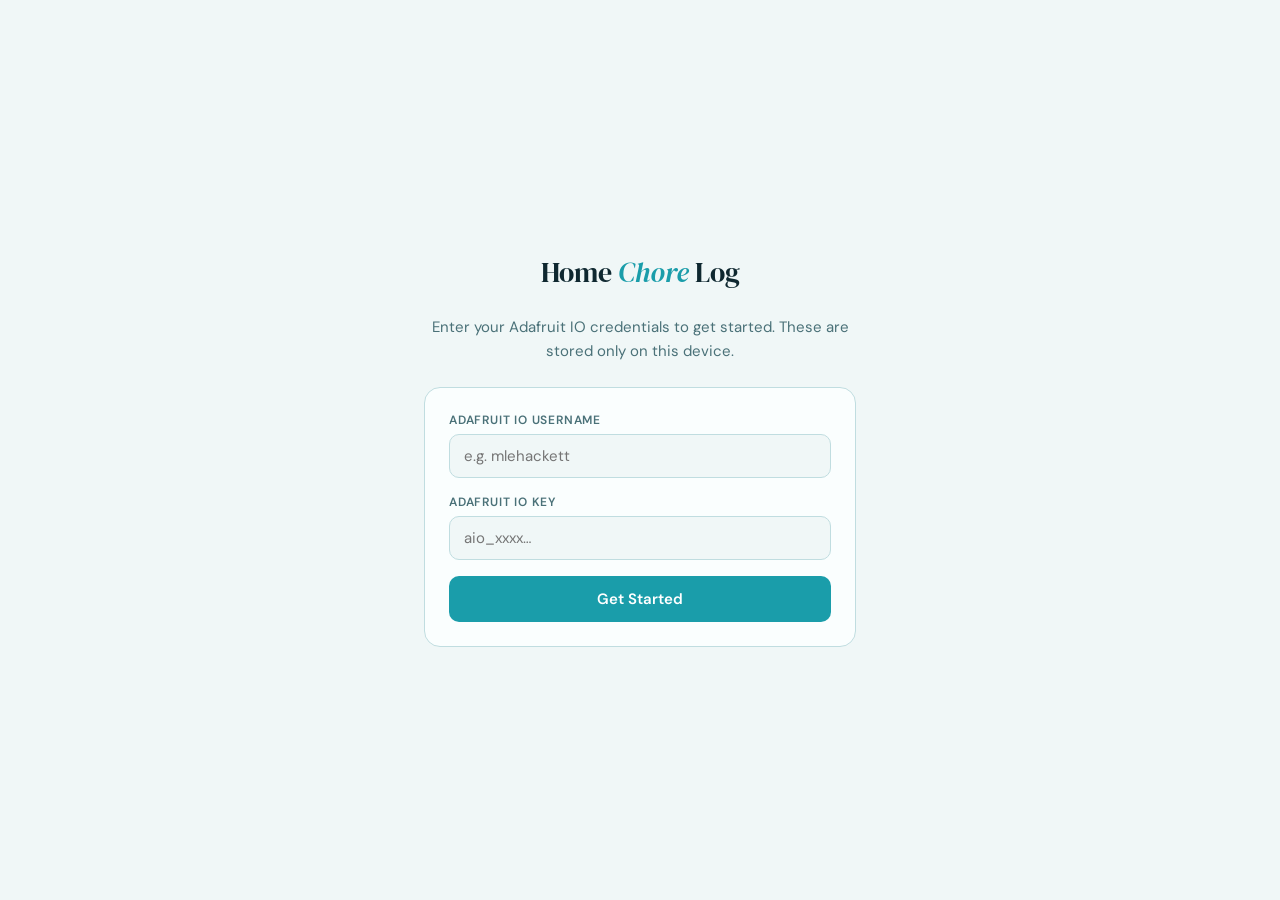
==== index.html @ 54971584 "Update index.html to point to png icon" ====
<!DOCTYPE html>
<html lang="en">
<head>
<meta charset="UTF-8">
<meta name="viewport" content="width=device-width, initial-scale=1.0, viewport-fit=cover">
<meta name="apple-mobile-web-app-capable" content="yes">
<meta name="apple-mobile-web-app-status-bar-style" content="black-translucent">
<meta name="apple-mobile-web-app-title" content="Chore Log">
<link rel="apple-touch-icon" href="icon.png">
<title>Home Chore Log</title>
<link href="https://fonts.googleapis.com/css2?family=DM+Serif+Display:ital@0;1&family=DM+Sans:wght@300;400;500;600&display=swap" rel="stylesheet">
<link rel="stylesheet" href="style.css">
</head>
<body>

<!-- SETUP SCREEN -->
<div id="setup-screen">
  <div class="setup-title">Home <span>Chore</span> Log</div>
  <div class="setup-desc">Enter your Adafruit IO credentials to get started. These are stored only on this device.</div>
  <div class="setup-card">
    <div class="setup-field">
      <label>Adafruit IO Username</label>
      <input class="setup-input" id="setup-username" type="text" placeholder="e.g. mlehackett" autocomplete="off" autocapitalize="none">
    </div>
    <div class="setup-field">
      <label>Adafruit IO Key</label>
      <input class="setup-input" id="setup-key" type="text" placeholder="aio_xxxx…" autocomplete="off" autocapitalize="none">
    </div>
    <button class="setup-btn" onclick="saveSetup()">Get Started</button>
    <div class="setup-error" id="setup-error">Please enter both your username and key.</div>
  </div>
</div>

<!-- MAIN APP -->
<div id="main-app">
  <header class="app-header">
    <div class="app-title">Home <span>Chore</span> Log</div>
    <div class="user-picker">
      <button class="user-btn active" data-user="MLE" onclick="setUser('MLE')">MLE</button>
      <button class="user-btn" data-user="CYD" onclick="setUser('CYD')">CYD</button>
    </div>
  </header>

  <nav class="tab-bar">
    <button class="tab-btn active" onclick="showTab('log',event)">Log Chore</button>
    <button class="tab-btn" onclick="showTab('settings',event)">Settings</button>
  </nav>

  <!-- LOG TAB -->
  <div class="tab-content active" id="tab-log">
    <div class="status-bar">
      <div class="status-dot" id="status-dot"></div>
      <span id="status-text">Loading chores…</span>
    </div>
    <div class="section-label">Chores</div>
    <div id="chore-grid" style="display:flex;flex-direction:column;gap:8px;"></div>
    <div class="other-section">
      <div class="other-label">➕ Add &amp; Log Other Chore</div>
      <div class="other-row">
        <input class="other-input" id="other-input" type="text" placeholder="e.g. Vacuum living room" autocomplete="off" autocapitalize="words">
        <button class="other-submit" id="other-submit" onclick="logOther()">Log It</button>
      </div>
    </div>
  </div>

  <!-- SETTINGS TAB -->
  <div class="tab-content" id="tab-settings">
    <div class="section-label">Adafruit IO</div>
    <div class="settings-group">
      <div class="settings-row">
        <div class="settings-label">Username</div>
        <input class="settings-input" id="s-username" type="text" autocapitalize="none" autocomplete="off">
      </div>
      <div class="settings-row">
        <div class="settings-label">API Key</div>
        <input class="settings-input" id="s-apikey" type="text" autocapitalize="none" autocomplete="off">
      </div>
      <div class="settings-row">
        <button class="settings-save" onclick="saveCredentials()">Save Credentials</button>
      </div>
      <div class="settings-note">Credentials are stored only on this device. The files in GitHub contain no credentials.</div>
    </div>
    <div class="section-label" style="margin-top:8px">Feed Group</div>
    <div class="settings-group">
      <div class="settings-row">
        <div class="settings-label">Group Key</div>
        <div class="settings-static">home-chore-log</div>
      </div>
    </div>
    <div class="section-label" style="margin-top:8px">Users</div>
    <div class="settings-group">
      <div class="settings-row">
        <div class="settings-label">Logged Users</div>
        <div class="settings-static">MLE &amp; CYD</div>
      </div>
    </div>
  </div>
</div>

<script src="app.js"></script>
</body>
</html>
---- style.css ----
:root {
  --bg: #F0F7F7;
  --surface: #FAFEFE;
  --surface2: #DFF0F0;
  --ink: #0F2830;
  --ink2: #4A7178;
  --accent: #1A9DAA;
  --accent2: #5ECFDB;
  --green: #2E7D52;
  --green-light: #D4EAD8;
  --red: #C0392B;
  --border: #C0DDE0;
  --radius: 16px;
  --safe-top: env(safe-area-inset-top, 0px);
  --safe-bottom: env(safe-area-inset-bottom, 0px);
}

* { box-sizing: border-box; margin: 0; padding: 0; -webkit-tap-highlight-color: transparent; }

body {
  font-family: 'DM Sans', sans-serif;
  background: var(--bg);
  color: var(--ink);
  min-height: 100dvh;
  display: flex;
  flex-direction: column;
  overflow-x: hidden;
}

/* ── SETUP SCREEN ─────────────────────────────────────────────────────────── */
#setup-screen {
  display: none;
  flex-direction: column;
  align-items: center;
  justify-content: center;
  min-height: 100dvh;
  padding: 40px 24px;
  gap: 24px;
  max-width: 480px;
  margin: 0 auto;
  width: 100%;
}
#setup-screen.visible { display: flex; }

.setup-title { font-family: 'DM Serif Display', serif; font-size: 28px; color: var(--ink); text-align: center; }
.setup-title span { color: var(--accent); font-style: italic; }

.setup-desc { font-size: 15px; color: var(--ink2); text-align: center; line-height: 1.6; }

.setup-card {
  background: var(--surface); border: 1px solid var(--border);
  border-radius: var(--radius); padding: 24px; width: 100%;
  display: flex; flex-direction: column; gap: 16px;
}

.setup-field { display: flex; flex-direction: column; gap: 6px; }

.setup-field label { font-size: 12px; font-weight: 600; letter-spacing: 0.8px; text-transform: uppercase; color: var(--ink2); }

.setup-input {
  font-family: 'DM Sans', sans-serif; font-size: 15px;
  padding: 11px 14px; border: 1.5px solid var(--border);
  border-radius: 10px; background: var(--bg); color: var(--ink);
  outline: none; transition: border-color 0.2s; width: 100%;
}
.setup-input:focus { border-color: var(--accent); }

.setup-btn {
  font-family: 'DM Sans', sans-serif; font-size: 15px; font-weight: 600;
  padding: 13px; border-radius: 10px; border: none;
  background: var(--accent); color: white; cursor: pointer;
  transition: background 0.2s; width: 100%;
}
.setup-btn:active { background: #147a85; }

.setup-error { font-size: 13px; color: var(--red); text-align: center; display: none; }
.setup-error.visible { display: block; }

/* ── MAIN APP ──────────────────────────────────────────────────────────────── */
#main-app { display: none; flex-direction: column; flex: 1; }
#main-app.visible { display: flex; }

.app-header {
  background: var(--ink); color: var(--bg);
  padding: calc(var(--safe-top) + 18px) 20px 16px;
  position: sticky; top: 0; z-index: 100;
  display: flex; align-items: center; justify-content: space-between; gap: 12px;
}

.app-title { font-family: 'DM Serif Display', serif; font-size: 22px; letter-spacing: -0.3px; flex: 1; }
.app-title span { color: var(--accent2); font-style: italic; }

.user-picker { display: flex; gap: 6px; align-items: center; }

.user-btn {
  font-family: 'DM Sans', sans-serif; font-size: 13px; font-weight: 600;
  padding: 6px 12px; border-radius: 20px;
  border: 1.5px solid rgba(255,255,255,0.25);
  background: transparent; color: rgba(255,255,255,0.6);
  cursor: pointer; transition: all 0.2s; letter-spacing: 0.5px;
}
.user-btn.active { background: var(--accent); border-color: var(--accent); color: white; }

/* ── TABS ──────────────────────────────────────────────────────────────────── */
.tab-bar {
  background: var(--surface); border-bottom: 1px solid var(--border);
  display: flex; padding: 0 16px; overflow-x: auto; scrollbar-width: none;
}
.tab-bar::-webkit-scrollbar { display: none; }

.tab-btn {
  font-family: 'DM Sans', sans-serif; font-size: 14px; font-weight: 500;
  padding: 13px 18px; border: none; background: transparent; color: var(--ink2);
  cursor: pointer; border-bottom: 2.5px solid transparent;
  white-space: nowrap; transition: all 0.2s; margin-bottom: -1px;
}
.tab-btn.active { color: var(--accent); border-bottom-color: var(--accent); font-weight: 600; }

.tab-content {
  flex: 1; display: none; flex-direction: column;
  padding: 20px 16px calc(var(--safe-bottom) + 20px);
  gap: 12px; max-width: 600px; width: 100%; margin: 0 auto;
}
.tab-content.active { display: flex; }

/* ── STATUS BAR ────────────────────────────────────────────────────────────── */
.status-bar {
  background: var(--surface); border: 1px solid var(--border);
  border-radius: var(--radius); padding: 10px 14px;
  font-size: 13px; color: var(--ink2);
  display: flex; align-items: center; gap: 8px; min-height: 40px;
}

.status-dot { width: 8px; height: 8px; border-radius: 50%; background: var(--border); flex-shrink: 0; transition: background 0.3s; }
.status-dot.loading { background: var(--accent2); animation: pulse 1s infinite; }
.status-dot.ok { background: var(--green); }
.status-dot.error { background: var(--red); }

@keyframes pulse { 0%,100%{opacity:1} 50%{opacity:0.4} }

.section-label { font-size: 11px; font-weight: 600; letter-spacing: 1.2px; text-transform: uppercase; color: var(--ink2); padding: 0 2px; }

/* ── CHORE CARDS ───────────────────────────────────────────────────────────── */
.chore-card {
  display: flex; flex-direction: column;
  border: 1.5px solid var(--border); border-radius: var(--radius);
  overflow: hidden; background: var(--surface);
  transition: border-color 0.2s, background 0.2s;
}
.chore-card.logging { border-color: var(--accent2); background: #F0FBFC; }
.chore-card.success { border-color: var(--green); background: var(--green-light); }

.chore-row { padding: 14px 16px; display: flex; align-items: center; justify-content: space-between; gap: 10px; }

.chore-name { font-size: 16px; font-weight: 500; color: var(--ink); flex: 1; }
.chore-tap { font-size: 11px; color: var(--ink2); font-weight: 400; display: block; margin-top: 2px; }

.chore-action { display: flex; align-items: center; gap: 8px; flex-shrink: 0; }

/* ── QTY CONTROL ───────────────────────────────────────────────────────────── */
.qty-control { display: flex; align-items: center; border: 1.5px solid var(--border); border-radius: 10px; overflow: hidden; background: var(--bg); }

.qty-btn {
  width: 32px; height: 32px; border: none; background: transparent;
  font-size: 18px; font-weight: 300; color: var(--ink); cursor: pointer;
  display: flex; align-items: center; justify-content: center; transition: background 0.15s;
}
.qty-btn:active { background: var(--surface2); }

.qty-val { min-width: 26px; text-align: center; font-size: 14px; font-weight: 600; color: var(--ink); pointer-events: none; }

/* ── BUTTONS ───────────────────────────────────────────────────────────────── */
.log-icon {
  width: 34px; height: 34px; border-radius: 10px;
  background: var(--accent); color: white;
  display: flex; align-items: center; justify-content: center;
  font-size: 16px; cursor: pointer;
  transition: background 0.2s, transform 0.1s;
  flex-shrink: 0; user-select: none;
}
.log-icon:active { transform: scale(0.93); }
.chore-card.success .log-icon { background: var(--green); }

.hist-toggle {
  width: 34px; height: 34px; border-radius: 10px;
  border: 1.5px solid var(--border); background: var(--bg); color: var(--ink2);
  display: flex; align-items: center; justify-content: center;
  font-size: 15px; cursor: pointer; transition: all 0.2s;
  flex-shrink: 0; user-select: none;
}
.hist-toggle.open { background: var(--ink); border-color: var(--ink); color: var(--bg); }

/* ── INLINE HISTORY ────────────────────────────────────────────────────────── */
.chore-history { display: none; flex-direction: column; border-top: 1px solid var(--border); background: var(--bg); }
.chore-history.open { display: flex; }

.hist-loading { padding: 12px 16px; font-size: 13px; color: var(--ink2); display: flex; align-items: center; gap: 8px; }

.hist-item { display: flex; align-items: center; gap: 10px; padding: 10px 16px; border-bottom: 1px solid var(--border); }
.hist-item:last-child { border-bottom: none; }

.hist-dot { width: 7px; height: 7px; border-radius: 50%; background: var(--accent2); flex-shrink: 0; }
.hist-date { flex: 1; font-size: 13px; color: var(--ink2); }

.hist-user { font-size: 11px; font-weight: 700; letter-spacing: 0.5px; padding: 2px 7px; border-radius: 20px; background: var(--ink); color: var(--bg); }
.hist-val { font-size: 13px; font-weight: 600; color: var(--ink2); background: var(--surface2); padding: 2px 8px; border-radius: 20px; min-width: 28px; text-align: center; }
.hist-empty { padding: 14px 16px; font-size: 13px; color: var(--ink2); font-style: italic; }

/* ── OTHER CHORE ───────────────────────────────────────────────────────────── */
.other-section { background: var(--surface); border: 1.5px dashed var(--border); border-radius: var(--radius); padding: 16px 18px; display: flex; flex-direction: column; gap: 10px; }
.other-label { font-size: 13px; font-weight: 600; color: var(--ink2); }
.other-row { display: flex; gap: 8px; align-items: center; }

.other-input {
  flex: 1; font-family: 'DM Sans', sans-serif; font-size: 15px;
  padding: 10px 14px; border: 1.5px solid var(--border);
  border-radius: 10px; background: var(--bg); color: var(--ink);
  outline: none; transition: border-color 0.2s;
}
.other-input:focus { border-color: var(--accent); }
.other-input::placeholder { color: var(--ink2); opacity: 0.6; }

.other-submit {
  font-family: 'DM Sans', sans-serif; font-size: 14px; font-weight: 600;
  padding: 10px 16px; border-radius: 10px; border: none;
  background: var(--accent); color: white; cursor: pointer;
  transition: background 0.2s; white-space: nowrap;
}
.other-submit:active { background: #147a85; }
.other-submit:disabled { background: var(--border); color: var(--ink2); }

/* ── SETTINGS ──────────────────────────────────────────────────────────────── */
.settings-group { background: var(--surface); border: 1px solid var(--border); border-radius: var(--radius); overflow: hidden; }
.settings-row { padding: 14px 16px; border-bottom: 1px solid var(--border); display: flex; flex-direction: column; gap: 6px; }
.settings-row:last-child { border-bottom: none; }
.settings-label { font-size: 12px; font-weight: 600; letter-spacing: 0.8px; text-transform: uppercase; color: var(--ink2); }

.settings-input {
  font-family: 'DM Sans', sans-serif; font-size: 14px;
  padding: 8px 12px; border-radius: 8px;
  border: 1.5px solid var(--border); background: var(--bg);
  color: var(--ink); outline: none; transition: border-color 0.2s; width: 100%;
}
.settings-input:focus { border-color: var(--accent); }

.settings-save {
  font-family: 'DM Sans', sans-serif; font-size: 14px; font-weight: 600;
  padding: 11px; border-radius: 10px; border: none;
  background: var(--accent); color: white; cursor: pointer;
  transition: background 0.2s; width: 100%;
}
.settings-save:active { background: #147a85; }

.settings-note { font-size: 13px; color: var(--ink2); line-height: 1.5; padding: 12px 16px; background: var(--green-light); border-top: 1px solid var(--border); }
.settings-static { font-size: 14px; color: var(--ink); padding: 4px 0; }

/* ── UTILITIES ─────────────────────────────────────────────────────────────── */
.empty-state { text-align: center; padding: 30px 20px; color: var(--ink2); font-size: 15px; }
.spin { animation: spin 1s linear infinite; display: inline-block; }
@keyframes spin { to { transform: rotate(360deg); } }
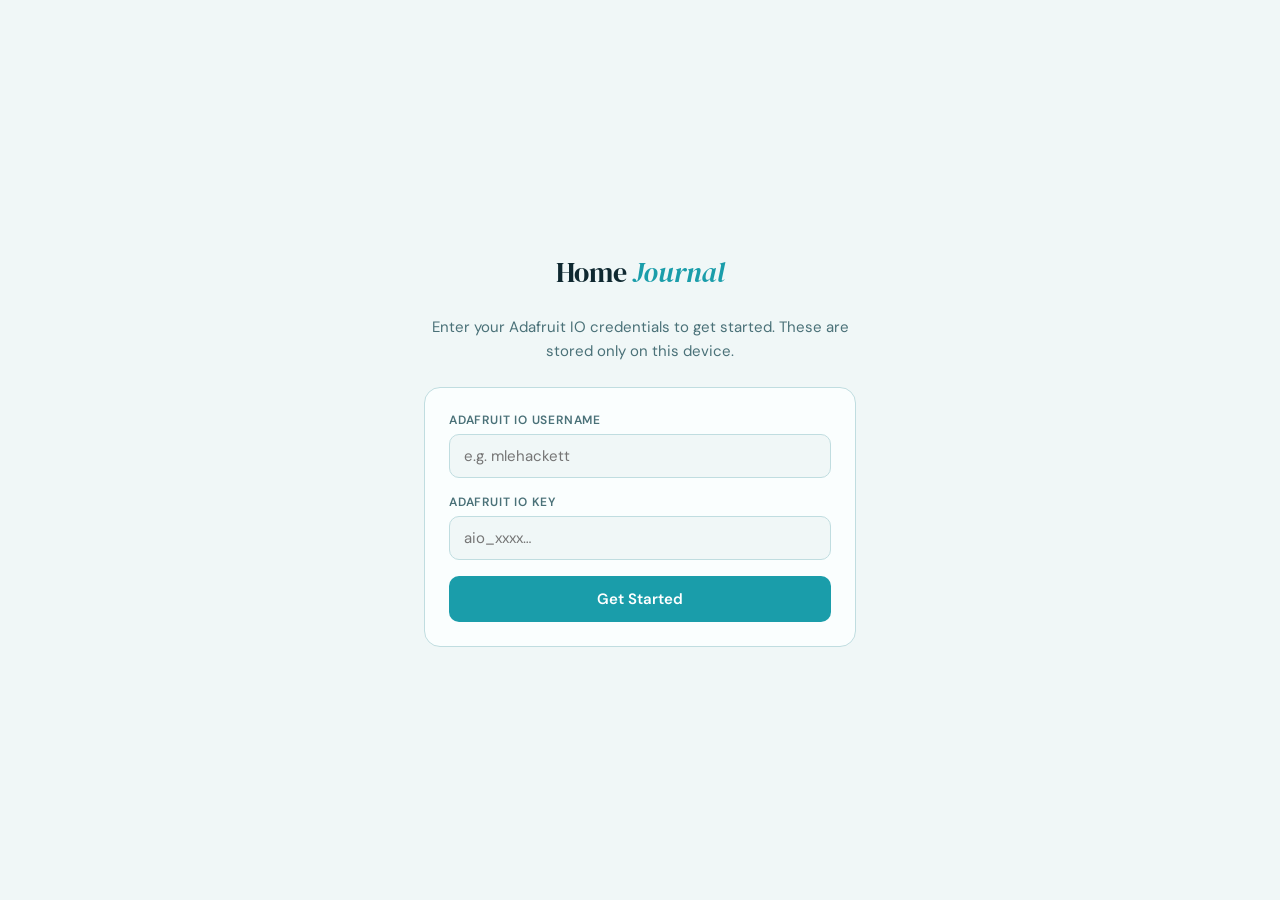
==== commit 6a286365: "Added wildlife and diary tabs, minor fixes" ====
--- a/index.html
+++ b/index.html
@@ -5,9 +5,10 @@
 <meta name="viewport" content="width=device-width, initial-scale=1.0, viewport-fit=cover">
 <meta name="apple-mobile-web-app-capable" content="yes">
 <meta name="apple-mobile-web-app-status-bar-style" content="black-translucent">
-<meta name="apple-mobile-web-app-title" content="Chore Log">
+<meta name="apple-mobile-web-app-title" content="Home Journal">
 <link rel="apple-touch-icon" href="icon.png">
-<title>Home Chore Log</title>
+<link rel="manifest" href="manifest.json">
+<title>Home Journal</title>
 <link href="https://fonts.googleapis.com/css2?family=DM+Serif+Display:ital@0;1&family=DM+Sans:wght@300;400;500;600&display=swap" rel="stylesheet">
 <link rel="stylesheet" href="style.css">
 </head>
@@ -15,7 +16,7 @@
 
 <!-- SETUP SCREEN -->
 <div id="setup-screen">
-  <div class="setup-title">Home <span>Chore</span> Log</div>
+  <div class="setup-title">Home <span>Journal</span></div>
   <div class="setup-desc">Enter your Adafruit IO credentials to get started. These are stored only on this device.</div>
   <div class="setup-card">
     <div class="setup-field">
@@ -34,7 +35,7 @@
 <!-- MAIN APP -->
 <div id="main-app">
   <header class="app-header">
-    <div class="app-title">Home <span>Chore</span> Log</div>
+    <div class="app-title">Home <span>Journal</span></div>
     <div class="user-picker">
       <button class="user-btn active" data-user="MLE" onclick="setUser('MLE')">MLE</button>
       <button class="user-btn" data-user="CYD" onclick="setUser('CYD')">CYD</button>
@@ -42,11 +43,13 @@
   </header>
 
   <nav class="tab-bar">
-    <button class="tab-btn active" onclick="showTab('log',event)">Log Chore</button>
+    <button class="tab-btn active" onclick="showTab('log',event)">Chores</button>
+    <button class="tab-btn" onclick="showTab('wildlife',event)">Wildlife</button>
+    <button class="tab-btn" onclick="showTab('diary',event)">Diary</button>
     <button class="tab-btn" onclick="showTab('settings',event)">Settings</button>
   </nav>
 
-  <!-- LOG TAB -->
+  <!-- CHORES TAB -->
   <div class="tab-content active" id="tab-log">
     <div class="status-bar">
       <div class="status-dot" id="status-dot"></div>
@@ -58,9 +61,42 @@
       <div class="other-label">➕ Add &amp; Log Other Chore</div>
       <div class="other-row">
         <input class="other-input" id="other-input" type="text" placeholder="e.g. Vacuum living room" autocomplete="off" autocapitalize="words">
-        <button class="other-submit" id="other-submit" onclick="logOther()">Log It</button>
+        <button class="other-submit" id="other-submit" onclick="logOtherChore()">Log It</button>
       </div>
     </div>
+  </div>
+
+  <!-- WILDLIFE TAB -->
+  <div class="tab-content" id="tab-wildlife">
+    <div class="status-bar">
+      <div class="status-dot" id="wildlife-status-dot"></div>
+      <span id="wildlife-status-text">Loading species…</span>
+    </div>
+    <div class="section-label">Species</div>
+    <div id="wildlife-grid" style="display:flex;flex-direction:column;gap:8px;"></div>
+    <div class="other-section">
+      <div class="other-label">➕ Add &amp; Log Other Species</div>
+      <div class="other-row">
+        <input class="other-input" id="wildlife-other-input" type="text" placeholder="e.g. Great blue heron" autocomplete="off" autocapitalize="words">
+        <button class="other-submit" id="wildlife-other-submit" onclick="logOtherWildlife()">Log It</button>
+      </div>
+    </div>
+  </div>
+
+  <!-- DIARY TAB -->
+  <div class="tab-content" id="tab-diary">
+    <div class="status-bar">
+      <div class="status-dot" id="diary-status-dot"></div>
+      <span id="diary-status-text">Ready.</span>
+    </div>
+    <div class="section-label">New Entry</div>
+    <div class="diary-compose">
+      <textarea class="diary-textarea" id="diary-text" placeholder="What's on your mind?"></textarea>
+      <button class="diary-submit" onclick="submitDiaryEntry()">Save Entry</button>
+    </div>
+    <div class="section-label" style="margin-top:4px">Past Entries</div>
+    <button class="refresh-btn" id="diary-refresh-btn" onclick="loadDiaryEntries()">↺ Load entries</button>
+    <div id="diary-list" style="display:flex;flex-direction:column;gap:8px;"></div>
   </div>
 
   <!-- SETTINGS TAB -->
@@ -80,11 +116,19 @@
       </div>
       <div class="settings-note">Credentials are stored only on this device. The files in GitHub contain no credentials.</div>
     </div>
-    <div class="section-label" style="margin-top:8px">Feed Group</div>
+    <div class="section-label" style="margin-top:8px">Feed Groups</div>
     <div class="settings-group">
       <div class="settings-row">
-        <div class="settings-label">Group Key</div>
+        <div class="settings-label">Chores</div>
         <div class="settings-static">home-chore-log</div>
+      </div>
+      <div class="settings-row">
+        <div class="settings-label">Wildlife</div>
+        <div class="settings-static">home-wildlife-log</div>
+      </div>
+      <div class="settings-row">
+        <div class="settings-label">Diary</div>
+        <div class="settings-static">home-chore-log.diary-entries</div>
       </div>
     </div>
     <div class="section-label" style="margin-top:8px">Users</div>
--- a/style.css
+++ b/style.css
@@ -44,7 +44,6 @@
 
 .setup-title { font-family: 'DM Serif Display', serif; font-size: 28px; color: var(--ink); text-align: center; }
 .setup-title span { color: var(--accent); font-style: italic; }
-
 .setup-desc { font-size: 15px; color: var(--ink2); text-align: center; line-height: 1.6; }
 
 .setup-card {
@@ -54,7 +53,6 @@
 }
 
 .setup-field { display: flex; flex-direction: column; gap: 6px; }
-
 .setup-field label { font-size: 12px; font-weight: 600; letter-spacing: 0.8px; text-transform: uppercase; color: var(--ink2); }
 
 .setup-input {
@@ -140,7 +138,7 @@
 
 .section-label { font-size: 11px; font-weight: 600; letter-spacing: 1.2px; text-transform: uppercase; color: var(--ink2); padding: 0 2px; }
 
-/* ── CHORE CARDS ───────────────────────────────────────────────────────────── */
+/* ── CHORE / WILDLIFE CARDS ────────────────────────────────────────────────── */
 .chore-card {
   display: flex; flex-direction: column;
   border: 1.5px solid var(--border); border-radius: var(--radius);
@@ -166,7 +164,6 @@
   display: flex; align-items: center; justify-content: center; transition: background 0.15s;
 }
 .qty-btn:active { background: var(--surface2); }
-
 .qty-val { min-width: 26px; text-align: center; font-size: 14px; font-weight: 600; color: var(--ink); pointer-events: none; }
 
 /* ── BUTTONS ───────────────────────────────────────────────────────────────── */
@@ -206,7 +203,7 @@
 .hist-val { font-size: 13px; font-weight: 600; color: var(--ink2); background: var(--surface2); padding: 2px 8px; border-radius: 20px; min-width: 28px; text-align: center; }
 .hist-empty { padding: 14px 16px; font-size: 13px; color: var(--ink2); font-style: italic; }
 
-/* ── OTHER CHORE ───────────────────────────────────────────────────────────── */
+/* ── OTHER / ADD ───────────────────────────────────────────────────────────── */
 .other-section { background: var(--surface); border: 1.5px dashed var(--border); border-radius: var(--radius); padding: 16px 18px; display: flex; flex-direction: column; gap: 10px; }
 .other-label { font-size: 13px; font-weight: 600; color: var(--ink2); }
 .other-row { display: flex; gap: 8px; align-items: center; }
@@ -229,6 +226,79 @@
 .other-submit:active { background: #147a85; }
 .other-submit:disabled { background: var(--border); color: var(--ink2); }
 
+/* ── DIARY ─────────────────────────────────────────────────────────────────── */
+.diary-compose {
+  background: var(--surface); border: 1.5px solid var(--border);
+  border-radius: var(--radius); padding: 16px;
+  display: flex; flex-direction: column; gap: 10px;
+}
+
+.diary-textarea {
+  font-family: 'DM Sans', sans-serif; font-size: 15px; line-height: 1.6;
+  padding: 10px 14px; border: 1.5px solid var(--border);
+  border-radius: 10px; background: var(--bg); color: var(--ink);
+  outline: none; transition: border-color 0.2s;
+  resize: vertical; min-height: 120px; width: 100%;
+}
+.diary-textarea:focus { border-color: var(--accent); }
+.diary-textarea::placeholder { color: var(--ink2); opacity: 0.6; }
+
+.diary-submit {
+  font-family: 'DM Sans', sans-serif; font-size: 14px; font-weight: 600;
+  padding: 11px; border-radius: 10px; border: none;
+  background: var(--accent); color: white; cursor: pointer;
+  transition: background 0.2s; width: 100%;
+}
+.diary-submit:active { background: #147a85; }
+
+.refresh-btn {
+  font-family: 'DM Sans', sans-serif; font-size: 14px; font-weight: 500;
+  padding: 10px 16px; border-radius: 10px;
+  border: 1.5px solid var(--border); background: var(--surface); color: var(--ink2);
+  cursor: pointer; transition: all 0.2s; text-align: center;
+}
+.refresh-btn:active { background: var(--surface2); }
+
+.diary-entry {
+  background: var(--surface); border: 1.5px solid var(--border);
+  border-radius: var(--radius); overflow: hidden;
+}
+
+.diary-entry-header {
+  padding: 14px 16px; cursor: pointer;
+  display: flex; flex-direction: column; gap: 4px;
+  transition: background 0.15s;
+  position: relative;
+}
+.diary-entry-header:active { background: var(--surface2); }
+
+.diary-entry-meta {
+  display: flex; align-items: center; gap: 8px;
+}
+
+.diary-entry-date { font-size: 12px; color: var(--ink2); flex: 1; }
+
+.diary-entry-preview {
+  font-size: 14px; color: var(--ink); line-height: 1.4;
+  white-space: nowrap; overflow: hidden; text-overflow: ellipsis;
+}
+
+.diary-chevron {
+  position: absolute; right: 16px; top: 50%;
+  transform: translateY(-50%);
+  font-size: 18px; color: var(--ink2);
+  transition: transform 0.2s;
+}
+
+.diary-entry-body {
+  display: none;
+  padding: 0 16px 16px;
+  font-size: 15px; line-height: 1.7; color: var(--ink);
+  border-top: 1px solid var(--border);
+  padding-top: 14px;
+}
+.diary-entry-body.open { display: block; }
+
 /* ── SETTINGS ──────────────────────────────────────────────────────────────── */
 .settings-group { background: var(--surface); border: 1px solid var(--border); border-radius: var(--radius); overflow: hidden; }
 .settings-row { padding: 14px 16px; border-bottom: 1px solid var(--border); display: flex; flex-direction: column; gap: 6px; }
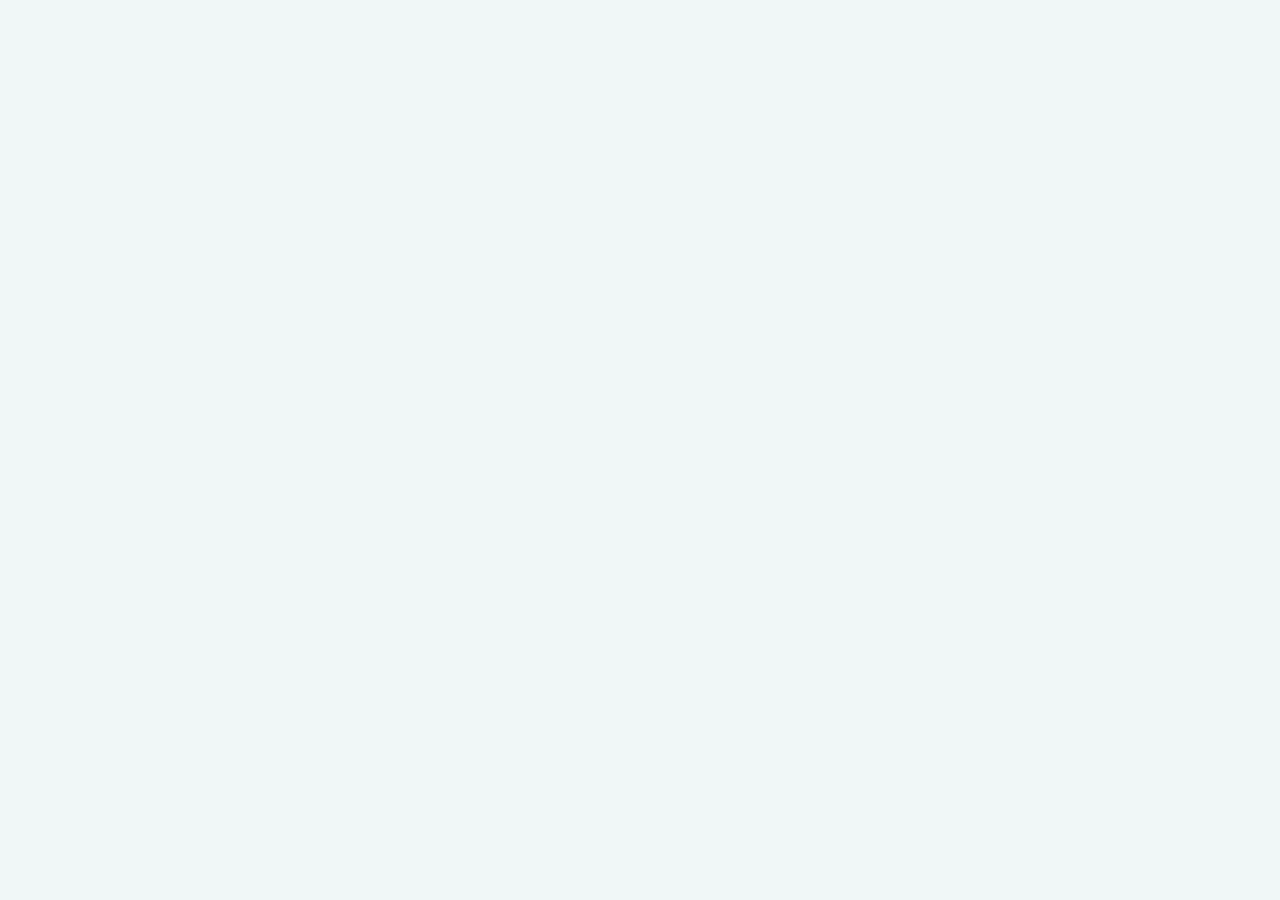
==== commit e2fed474: "Select default user on init" ====
--- a/index.html
+++ b/index.html
@@ -26,6 +26,13 @@
     <div class="setup-field">
       <label>Adafruit IO Key</label>
       <input class="setup-input" id="setup-key" type="text" placeholder="aio_xxxx…" autocomplete="off" autocapitalize="none">
+    </div>
+    <div class="setup-field">
+      <label>Default User for This Device</label>
+      <select class="setup-input" id="setup-default-user">
+        <option value="MLE">MLE</option>
+        <option value="CYD">CYD</option>
+      </select>
     </div>
     <button class="setup-btn" onclick="saveSetup()">Get Started</button>
     <div class="setup-error" id="setup-error">Please enter both your username and key.</div>
@@ -112,6 +119,13 @@
         <input class="settings-input" id="s-apikey" type="text" autocapitalize="none" autocomplete="off">
       </div>
       <div class="settings-row">
+        <div class="settings-label">Default User (this device)</div>
+        <select class="settings-input" id="s-default-user">
+          <option value="MLE">MLE</option>
+          <option value="CYD">CYD</option>
+        </select>
+      </div>
+      <div class="settings-row">
         <button class="settings-save" onclick="saveCredentials()">Save Credentials</button>
       </div>
       <div class="settings-note">Credentials are stored only on this device. The files in GitHub contain no credentials.</div>
--- a/style.css
+++ b/style.css
@@ -62,6 +62,7 @@
   outline: none; transition: border-color 0.2s; width: 100%;
 }
 .setup-input:focus { border-color: var(--accent); }
+select.setup-input, select.settings-input { appearance: none; background-image: url("data:image/svg+xml,%3Csvg xmlns='http://www.w3.org/2000/svg' width='12' height='8' viewBox='0 0 12 8'%3E%3Cpath d='M1 1l5 5 5-5' stroke='%234A7178' stroke-width='1.5' fill='none' stroke-linecap='round'/%3E%3C/svg%3E"); background-repeat: no-repeat; background-position: right 12px center; padding-right: 32px; cursor: pointer; }
 
 .setup-btn {
   font-family: 'DM Sans', sans-serif; font-size: 15px; font-weight: 600;
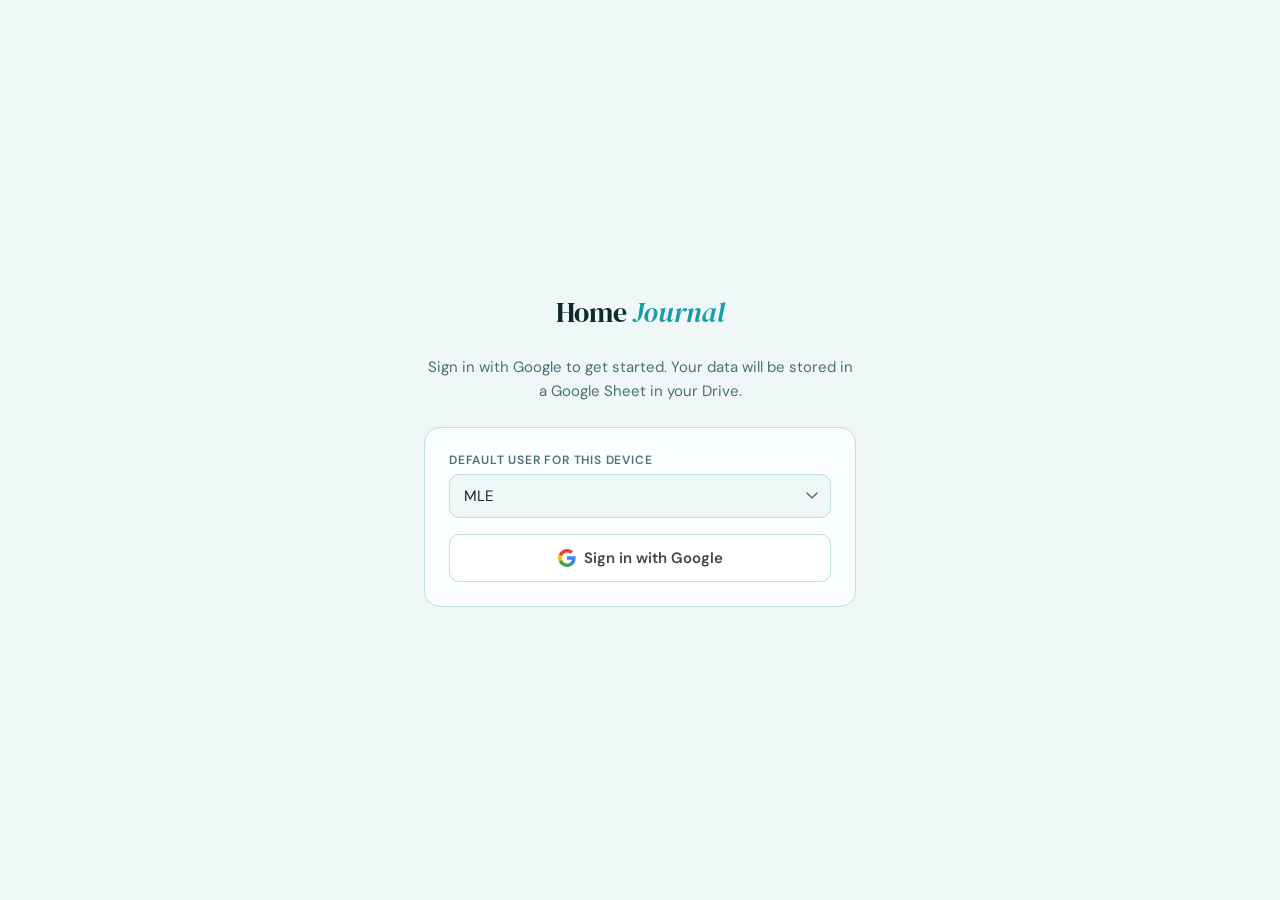
==== commit 8fa68731: "Claude rewrite for Google Sheets" ====
--- a/index.html
+++ b/index.html
@@ -17,16 +17,8 @@
 <!-- SETUP SCREEN -->
 <div id="setup-screen">
   <div class="setup-title">Home <span>Journal</span></div>
-  <div class="setup-desc">Enter your Adafruit IO credentials to get started. These are stored only on this device.</div>
+  <div class="setup-desc">Sign in with Google to get started. Your data will be stored in a Google Sheet in your Drive.</div>
   <div class="setup-card">
-    <div class="setup-field">
-      <label>Adafruit IO Username</label>
-      <input class="setup-input" id="setup-username" type="text" placeholder="e.g. mlehackett" autocomplete="off" autocapitalize="none">
-    </div>
-    <div class="setup-field">
-      <label>Adafruit IO Key</label>
-      <input class="setup-input" id="setup-key" type="text" placeholder="aio_xxxx…" autocomplete="off" autocapitalize="none">
-    </div>
     <div class="setup-field">
       <label>Default User for This Device</label>
       <select class="setup-input" id="setup-default-user">
@@ -34,8 +26,11 @@
         <option value="CYD">CYD</option>
       </select>
     </div>
-    <button class="setup-btn" onclick="saveSetup()">Get Started</button>
-    <div class="setup-error" id="setup-error">Please enter both your username and key.</div>
+    <button class="setup-btn google-btn" id="signin-btn" onclick="signIn()">
+      <svg width="18" height="18" viewBox="0 0 18 18" style="vertical-align:middle;margin-right:8px"><path fill="#4285F4" d="M17.64 9.2c0-.637-.057-1.251-.164-1.84H9v3.481h4.844c-.209 1.125-.843 2.078-1.796 2.717v2.258h2.908c1.702-1.567 2.684-3.874 2.684-6.615z"/><path fill="#34A853" d="M9 18c2.43 0 4.467-.806 5.956-2.18l-2.908-2.259c-.806.54-1.837.86-3.048.86-2.344 0-4.328-1.584-5.036-3.711H.957v2.332C2.438 15.983 5.482 18 9 18z"/><path fill="#FBBC05" d="M3.964 10.71c-.18-.54-.282-1.117-.282-1.71s.102-1.17.282-1.71V4.958H.957C.347 6.173 0 7.548 0 9s.348 2.827.957 4.042l3.007-2.332z"/><path fill="#EA4335" d="M9 3.58c1.321 0 2.508.454 3.44 1.345l2.582-2.58C13.463.891 11.426 0 9 0 5.482 0 2.438 2.017.957 4.958L3.964 7.29C4.672 5.163 6.656 3.58 9 3.58z"/></svg>
+      Sign in with Google
+    </button>
+    <div class="setup-error" id="setup-error"></div>
   </div>
 </div>
 
@@ -108,53 +103,38 @@
 
   <!-- SETTINGS TAB -->
   <div class="tab-content" id="tab-settings">
-    <div class="section-label">Adafruit IO</div>
+    <div class="section-label">Google Sheets</div>
     <div class="settings-group">
       <div class="settings-row">
-        <div class="settings-label">Username</div>
-        <input class="settings-input" id="s-username" type="text" autocapitalize="none" autocomplete="off">
+        <div class="settings-label">Spreadsheet</div>
+        <a class="settings-link" id="s-sheet-url" href="#" target="_blank">Not yet created</a>
       </div>
+      <div class="settings-note">To share with CYD: open the spreadsheet, click Share, and add his Google account with Editor access.</div>
+    </div>
+    <div class="section-label" style="margin-top:8px">Default User</div>
+    <div class="settings-group">
       <div class="settings-row">
-        <div class="settings-label">API Key</div>
-        <input class="settings-input" id="s-apikey" type="text" autocapitalize="none" autocomplete="off">
-      </div>
-      <div class="settings-row">
-        <div class="settings-label">Default User (this device)</div>
+        <div class="settings-label">This device logs as</div>
         <select class="settings-input" id="s-default-user">
           <option value="MLE">MLE</option>
           <option value="CYD">CYD</option>
         </select>
       </div>
       <div class="settings-row">
-        <button class="settings-save" onclick="saveCredentials()">Save Credentials</button>
+        <button class="settings-save" onclick="saveSettings()">Save</button>
       </div>
-      <div class="settings-note">Credentials are stored only on this device. The files in GitHub contain no credentials.</div>
     </div>
-    <div class="section-label" style="margin-top:8px">Feed Groups</div>
+    <div class="section-label" style="margin-top:8px">Account</div>
     <div class="settings-group">
       <div class="settings-row">
-        <div class="settings-label">Chores</div>
-        <div class="settings-static">home-chore-log</div>
-      </div>
-      <div class="settings-row">
-        <div class="settings-label">Wildlife</div>
-        <div class="settings-static">home-wildlife-log</div>
-      </div>
-      <div class="settings-row">
-        <div class="settings-label">Diary</div>
-        <div class="settings-static">home-chore-log.diary-entries</div>
-      </div>
-    </div>
-    <div class="section-label" style="margin-top:8px">Users</div>
-    <div class="settings-group">
-      <div class="settings-row">
-        <div class="settings-label">Logged Users</div>
-        <div class="settings-static">MLE &amp; CYD</div>
+        <button class="settings-signout" onclick="handleSignOut()">Sign out of Google</button>
       </div>
     </div>
   </div>
 </div>
 
+<script src="auth.js"></script>
+<script src="sheets.js"></script>
 <script src="app.js"></script>
 </body>
 </html>
--- a/style.css
+++ b/style.css
@@ -62,17 +62,32 @@
   outline: none; transition: border-color 0.2s; width: 100%;
 }
 .setup-input:focus { border-color: var(--accent); }
-select.setup-input, select.settings-input { appearance: none; background-image: url("data:image/svg+xml,%3Csvg xmlns='http://www.w3.org/2000/svg' width='12' height='8' viewBox='0 0 12 8'%3E%3Cpath d='M1 1l5 5 5-5' stroke='%234A7178' stroke-width='1.5' fill='none' stroke-linecap='round'/%3E%3C/svg%3E"); background-repeat: no-repeat; background-position: right 12px center; padding-right: 32px; cursor: pointer; }
+select.setup-input, select.settings-input {
+  appearance: none;
+  background-image: url("data:image/svg+xml,%3Csvg xmlns='http://www.w3.org/2000/svg' width='12' height='8' viewBox='0 0 12 8'%3E%3Cpath d='M1 1l5 5 5-5' stroke='%234A7178' stroke-width='1.5' fill='none' stroke-linecap='round'/%3E%3C/svg%3E");
+  background-repeat: no-repeat;
+  background-position: right 12px center;
+  padding-right: 32px;
+  cursor: pointer;
+}
 
 .setup-btn {
   font-family: 'DM Sans', sans-serif; font-size: 15px; font-weight: 600;
   padding: 13px; border-radius: 10px; border: none;
   background: var(--accent); color: white; cursor: pointer;
-  transition: background 0.2s; width: 100%;
+  transition: background 0.2s; width: 100%; text-align: center;
 }
 .setup-btn:active { background: #147a85; }
-
-.setup-error { font-size: 13px; color: var(--red); text-align: center; display: none; }
+.setup-btn:disabled { background: var(--border); color: var(--ink2); cursor: default; }
+
+.google-btn {
+  background: white; color: #444; border: 1.5px solid var(--border);
+  display: flex; align-items: center; justify-content: center;
+}
+.google-btn:active { background: var(--bg); }
+.google-btn:disabled { opacity: 0.6; }
+
+.setup-error { font-size: 13px; color: var(--red); text-align: center; display: none; line-height: 1.5; }
 .setup-error.visible { display: block; }
 
 /* ── MAIN APP ──────────────────────────────────────────────────────────────── */
@@ -268,35 +283,23 @@
 .diary-entry-header {
   padding: 14px 16px; cursor: pointer;
   display: flex; flex-direction: column; gap: 4px;
-  transition: background 0.15s;
-  position: relative;
+  transition: background 0.15s; position: relative;
 }
 .diary-entry-header:active { background: var(--surface2); }
 
-.diary-entry-meta {
-  display: flex; align-items: center; gap: 8px;
-}
-
+.diary-entry-meta { display: flex; align-items: center; gap: 8px; }
 .diary-entry-date { font-size: 12px; color: var(--ink2); flex: 1; }
-
-.diary-entry-preview {
-  font-size: 14px; color: var(--ink); line-height: 1.4;
-  white-space: nowrap; overflow: hidden; text-overflow: ellipsis;
-}
+.diary-entry-preview { font-size: 14px; color: var(--ink); line-height: 1.4; white-space: nowrap; overflow: hidden; text-overflow: ellipsis; }
 
 .diary-chevron {
-  position: absolute; right: 16px; top: 50%;
-  transform: translateY(-50%);
-  font-size: 18px; color: var(--ink2);
-  transition: transform 0.2s;
+  position: absolute; right: 16px; top: 50%; transform: translateY(-50%);
+  font-size: 18px; color: var(--ink2); transition: transform 0.2s;
 }
 
 .diary-entry-body {
-  display: none;
-  padding: 0 16px 16px;
+  display: none; padding: 14px 16px;
   font-size: 15px; line-height: 1.7; color: var(--ink);
   border-top: 1px solid var(--border);
-  padding-top: 14px;
 }
 .diary-entry-body.open { display: block; }
 
@@ -322,6 +325,19 @@
 }
 .settings-save:active { background: #147a85; }
 
+.settings-signout {
+  font-family: 'DM Sans', sans-serif; font-size: 14px; font-weight: 600;
+  padding: 11px; border-radius: 10px;
+  border: 1.5px solid var(--red); background: transparent; color: var(--red);
+  cursor: pointer; transition: all 0.2s; width: 100%;
+}
+.settings-signout:active { background: var(--red); color: white; }
+
+.settings-link {
+  font-size: 14px; color: var(--accent); text-decoration: none;
+}
+.settings-link:hover { text-decoration: underline; }
+
 .settings-note { font-size: 13px; color: var(--ink2); line-height: 1.5; padding: 12px 16px; background: var(--green-light); border-top: 1px solid var(--border); }
 .settings-static { font-size: 14px; color: var(--ink); padding: 4px 0; }
 
